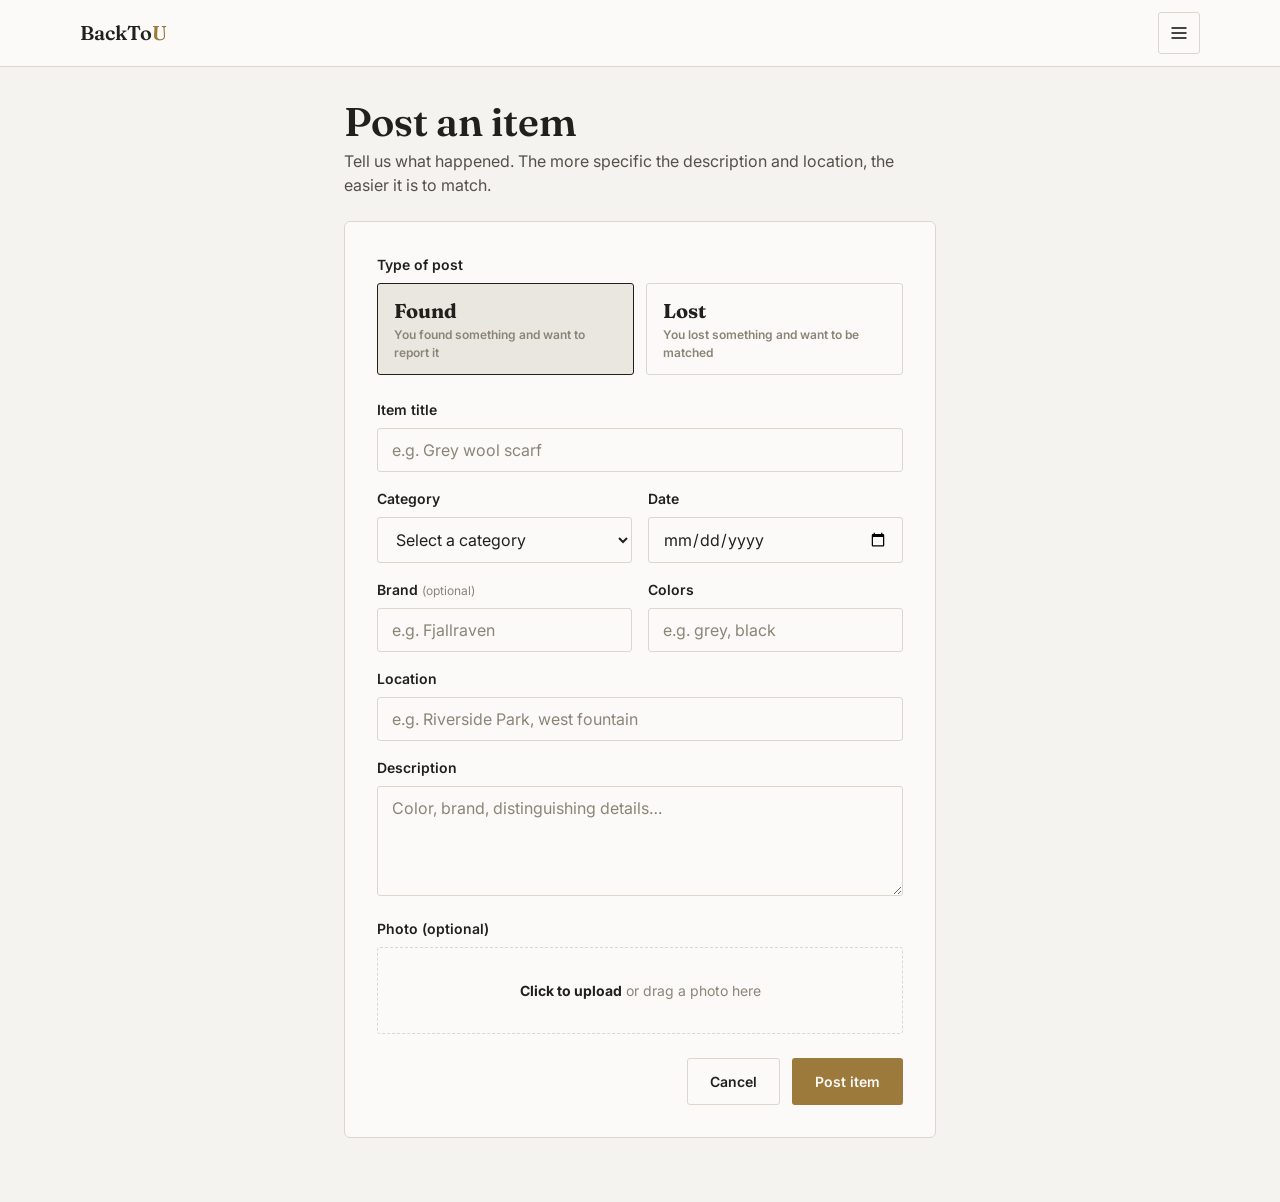
==== create-item.html @ 3f6dfd04 "Added empty files for exercises" ====
<!DOCTYPE html>
<html lang="en">
<head>
<meta charset="UTF-8">
<meta name="viewport" content="width=device-width, initial-scale=1.0">
<title>BackToU: Post an item</title>
<link rel="stylesheet" href="css/variables.css">
<link rel="stylesheet" href="css/base.css">
<link rel="stylesheet" href="css/components.css">
<link rel="stylesheet" href="css/app.css">
<link rel="stylesheet" href="css/forms.css">
</head>
<body>

<header class="app-header">
  <div class="container app-header-inner">
    <a href="main.html" class="brand">BackTo<span>U</span></a>
    <div class="header-spacer"></div>
    <button class="burger-btn" data-burger-open aria-label="Open menu" aria-expanded="false" aria-controls="nav-drawer">
      <svg width="20" height="20" viewBox="0 0 24 24" fill="none" stroke="currentColor" stroke-width="2"><line x1="3" y1="6" x2="21" y2="6"/><line x1="3" y1="12" x2="21" y2="12"/><line x1="3" y1="18" x2="21" y2="18"/></svg>
    </button>
  </div>
</header>

<div class="nav-scrim" data-nav-scrim></div>
<aside class="nav-drawer" id="nav-drawer" data-nav-drawer aria-label="Main menu">
  <div class="nav-drawer-head">
    <span class="brand">Menu</span>
    <button class="nav-close" data-burger-close aria-label="Close menu">
      <svg width="16" height="16" viewBox="0 0 24 24" fill="none" stroke="currentColor" stroke-width="2"><line x1="18" y1="6" x2="6" y2="18"/><line x1="6" y1="6" x2="18" y2="18"/></svg>
    </button>
  </div>
  <ul class="nav-links">
    <li><a href="main.html"><svg width="18" height="18" viewBox="0 0 24 24" fill="none" stroke="currentColor" stroke-width="2"><path d="M9 21V13a1 1 0 011-1h4a1 1 0 011 1v8"/><path d="M3 10l9-7 9 7"/></svg>Home</a></li>
    <li><a href="found-items.html"><svg width="18" height="18" viewBox="0 0 24 24" fill="none" stroke="currentColor" stroke-width="2"><path d="M20 7l-8-4-8 4 8 4 8-4z"/><path d="M4 7v10l8 4 8-4V7"/></svg>Found items</a></li>
    <li><a href="lost-items.html"><svg width="18" height="18" viewBox="0 0 24 24" fill="none" stroke="currentColor" stroke-width="2"><circle cx="11" cy="11" r="7"/><line x1="21" y1="21" x2="16.65" y2="16.65"/></svg>Lost items</a></li>
    <li><a href="create-item.html"><svg width="18" height="18" viewBox="0 0 24 24" fill="none" stroke="currentColor" stroke-width="2"><line x1="12" y1="5" x2="12" y2="19"/><line x1="5" y1="12" x2="19" y2="12"/></svg>Post a lost/found item</a></li>
    <li><a href="matches.html"><svg width="18" height="18" viewBox="0 0 24 24" fill="none" stroke="currentColor" stroke-width="2"><path d="M12 21s-7-4.35-9.5-8.5C1 9 2.5 5.5 6 5c2-.3 3.5.8 6 3.3C14.5 5.8 16 4.7 18 5c3.5.5 5 4 3.5 7.5C19 16.65 12 21 12 21z"/></svg>My matches</a></li>
  </ul>
  <div class="nav-foot">
    <div class="nav-user">
      <div class="nav-avatar" data-user-avatar>?</div>
      <div>
        <div class="nav-user-name" data-user-name>Signed in</div>
        <div class="nav-user-email" data-user-email></div>
      </div>
    </div>
    <button class="btn btn-ghost btn-block btn-sm" data-logout>Log out</button>
  </div>
</aside>

<main class="app-main">
  <div class="container form-shell">
    <div class="page-head">
      <div>
        <h1>Post an item</h1>
        <p>Tell us what happened. The more specific the description and location, the easier it is to match.</p>
      </div>
    </div>

    <div class="alert alert-success" data-form-success role="status">Posted! Redirecting…</div>

    <div class="form-card">
      <form id="create-form" novalidate>
        <div class="field">
          <label>Type of post</label>
          <div class="radio-row">
            <label class="radio-card">
              <input type="radio" name="type" value="found" checked>
              <div class="kind">Found</div>
              <div class="desc">You found something and want to report it</div>
            </label>
            <label class="radio-card">
              <input type="radio" name="type" value="lost">
              <div class="kind">Lost</div>
              <div class="desc">You lost something and want to be matched</div>
            </label>
          </div>
        </div>

        <div class="field" data-field="title">
          <label for="title">Item title</label>
          <input type="text" id="title" name="title" placeholder="e.g. Grey wool scarf" required>
          <p class="error">Enter a short title for the item.</p>
        </div>

        <div class="field-row">
          <div class="field" data-field="category">
            <label for="category">Category</label>
            <select id="category" name="category" required>
              <option value="">Select a category</option>
              <option>Bags</option>
              <option>Clothing</option>
              <option>Electronics</option>
              <option>Keys</option>
              <option>Jewelry</option>
              <option>Accessories</option>
              <option>Sports</option>
              <option>Documents</option>
              <option>Other</option>
            </select>
            <p class="error">Choose a category.</p>
          </div>
          <div class="field" data-field="date">
            <label for="date">Date</label>
            <input type="date" id="date" name="date" required>
            <p class="error">Choose the date it was lost or found.</p>
          </div>
        </div>

        <div class="field-row">
          <div class="field" data-field="brand">
            <label for="brand">Brand <span class="hint-inline">(optional)</span></label>
            <input type="text" id="brand" name="brand" placeholder="e.g. Fjallraven">
          </div>
          <div class="field" data-field="colors">
            <label for="colors">Colors</label>
            <input type="text" id="colors" name="colors" placeholder="e.g. grey, black" required>
            <p class="error">Enter at least one color.</p>
          </div>
        </div>

        <div class="field" data-field="location">
          <label for="location">Location</label>
          <input type="text" id="location" name="location" placeholder="e.g. Riverside Park, west fountain" required>
          <p class="error">Enter where it was lost or found.</p>
        </div>

        <div class="field" data-field="description">
          <label for="description">Description</label>
          <textarea id="description" name="description" placeholder="Color, brand, distinguishing details…" required></textarea>
          <p class="error">Add a short description.</p>
        </div>

        <div class="field">
          <label>Photo (optional)</label>
          <div class="photo-drop">
            <input type="file" id="photo" name="photo" accept="image/*">
            <span><strong>Click to upload</strong> or drag a photo here</span>
          </div>
          <p class="hint" id="photo-filename"></p>
        </div>

        <div class="alert alert-error" data-form-alert role="alert"></div>

        <div class="form-actions">
          <a href="main.html" class="btn btn-ghost">Cancel</a>
          <button type="submit" class="btn btn-accent">
            <span data-btn-label>Post item</span>
          </button>
        </div>
      </form>
    </div>
  </div>
</main>

<script src="js/utils.js"></script>
<script src="js/models.js"></script>
<script src="js/api.js"></script>
<script src="js/auth.js"></script>
<script src="js/nav.js"></script>
<script src="js/create-item.js"></script>
</body>
</html>
---- css/variables.css ----
/* =========================================================
   Design tokens
   Palette: warm stone neutrals + two muted status colors
   (rust for "lost", moss for "found"), brass as the single
   accent, echoing a physical claim-tag, not a generic brand.
   ========================================================= */
:root{
  /* Neutrals */
  --stone-0:   #FBFAF8;
  --stone-50:  #F5F3EF;
  --stone-100: #EAE7E0;
  --stone-200: #DBD7CC;
  --stone-300: #C2BCAC;
  --stone-500: #8B8577;
  --stone-700: #55504A;
  --stone-800: #38352F;
  --stone-900: #22201C;

  /* Status / accent */
  --brass:        #9C7A3C;
  --brass-ink:    #FBFAF8;
  --lost-rust:    #A24E3A;
  --lost-rust-bg: #F5E4DE;
  --found-moss:   #4C6656;
  --found-moss-bg:#E4EAE2;

  /* Semantic */
  --bg:          var(--stone-50);
  --surface:     var(--stone-0);
  --border:      var(--stone-200);
  --ink:         var(--stone-900);
  --ink-muted:   var(--stone-700);
  --ink-faint:   var(--stone-500);
  --focus-ring:  #2E5C4E;

  /* Type */
  --font-display: 'Fraunces', 'Iowan Old Style', serif;
  --font-body: 'Inter', -apple-system, BlinkMacSystemFont, 'Segoe UI', sans-serif;
  --font-tag: 'IBM Plex Mono', ui-monospace, SFMono-Regular, monospace;

  /* Scale */
  --step-xs: 0.75rem;
  --step-sm: 0.875rem;
  --step-base: 1rem;
  --step-md: 1.25rem;
  --step-lg: 1.75rem;
  --step-xl: 2.5rem;
  --step-2xl: 3.5rem;

  /* Space */
  --space-1: 4px;
  --space-2: 8px;
  --space-3: 12px;
  --space-4: 16px;
  --space-5: 24px;
  --space-6: 32px;
  --space-7: 48px;
  --space-8: 64px;

  /* Shape */
  --radius-sm: 3px;
  --radius-md: 6px;
  --radius-tag: 10px;
  --border-w: 1px;

  --content-width: 1120px;
}
---- css/base.css ----
@import url('https://fonts.googleapis.com/css2?family=Fraunces:opsz,wght@9..144,400;9..144,500;9..144,600&family=Inter:wght@400;500;600;700&family=IBM+Plex+Mono:wght@500&display=swap');

*, *::before, *::after{ box-sizing: border-box; }

html{ color-scheme: light; }

body{
  margin: 0;
  background: var(--bg);
  color: var(--ink);
  font-family: var(--font-body);
  font-size: var(--step-base);
  line-height: 1.5;
  -webkit-font-smoothing: antialiased;
}

img{ max-width: 100%; display: block; }

a{ color: inherit; text-decoration: none; }

h1,h2,h3,h4{
  font-family: var(--font-display);
  font-weight: 600;
  line-height: 1.15;
  margin: 0 0 var(--space-3);
  color: var(--ink);
}

h1{ font-size: var(--step-2xl); }
h2{ font-size: var(--step-xl); }
h3{ font-size: var(--step-lg); }

p{ margin: 0 0 var(--space-4); color: var(--ink-muted); max-width: 62ch; }

ul{ margin: 0; padding: 0; list-style: none; }

button, input, textarea, select{ font-family: inherit; font-size: inherit; color: inherit; }

button{ cursor: pointer; }

/* Visible keyboard focus everywhere */
:focus-visible{
  outline: 2px solid var(--focus-ring);
  outline-offset: 2px;
}

.container{
  max-width: var(--content-width);
  margin: 0 auto;
  padding: 0 var(--space-5);
}

.visually-hidden{
  position: absolute;
  width: 1px; height: 1px;
  overflow: hidden;
  clip: rect(0,0,0,0);
  white-space: nowrap;
}

@media (prefers-reduced-motion: reduce){
  *{ animation-duration: 0.001ms !important; transition-duration: 0.001ms !important; }
}
---- css/components.css ----
/* ---------- Buttons ---------- */
.btn{
  display: inline-flex;
  align-items: center;
  justify-content: center;
  gap: var(--space-2);
  padding: 12px 22px;
  border-radius: var(--radius-sm);
  border: var(--border-w) solid transparent;
  font-weight: 600;
  font-size: var(--step-sm);
  transition: background-color .15s ease, border-color .15s ease, color .15s ease;
}

.btn-primary{
  background: var(--ink);
  color: var(--stone-0);
}
.btn-primary:hover{ background: var(--stone-800); }

.btn-accent{
  background: var(--brass);
  color: var(--brass-ink);
}
.btn-accent:hover{ background: #876a34; }

.btn-ghost{
  background: transparent;
  border-color: var(--border);
  color: var(--ink);
}
.btn-ghost:hover{ border-color: var(--stone-500); }

.btn-danger{
  background: var(--lost-rust);
  color: var(--stone-0);
}
.btn-danger:hover{ background: #8a3f2e; }

.btn-block{ width: 100%; }

.btn-sm{ padding: 8px 14px; font-size: var(--step-xs); }

/* ---------- Form fields ---------- */
.field{ margin-bottom: var(--space-4); }

.field label{
  display: block;
  font-size: var(--step-sm);
  font-weight: 600;
  margin-bottom: var(--space-2);
  color: var(--ink);
}

.field .hint{
  font-size: var(--step-xs);
  color: var(--ink-faint);
  margin-top: var(--space-1);
}

.field .error{
  font-size: var(--step-xs);
  color: var(--lost-rust);
  margin-top: var(--space-1);
  display: none;
}

.field.has-error .error{ display: block; }
.field.has-error input,
.field.has-error textarea{ border-color: var(--lost-rust); }

input[type="text"],
input[type="email"],
input[type="password"],
input[type="date"],
input[type="search"],
textarea,
select{
  width: 100%;
  padding: 11px 14px;
  background: var(--surface);
  border: var(--border-w) solid var(--border);
  border-radius: var(--radius-sm);
  color: var(--ink);
}

textarea{ resize: vertical; min-height: 110px; }

input::placeholder, textarea::placeholder{ color: var(--ink-faint); }

.radio-row{ display: flex; gap: var(--space-3); }

.radio-card{
  flex: 1;
  border: var(--border-w) solid var(--border);
  border-radius: var(--radius-sm);
  padding: var(--space-3) var(--space-4);
  cursor: pointer;
  position: relative;
}
.radio-card input{ position: absolute; opacity: 0; inset: 0; width: 100%; height: 100%; margin: 0; cursor: pointer; }
.radio-card .kind{ font-weight: 700; font-family: var(--font-display); font-size: var(--step-md); }
.radio-card .desc{ font-size: var(--step-xs); color: var(--ink-faint); }
.radio-card:has(input:checked){
  border-color: var(--ink);
  background: var(--stone-100);
}

/* ---------- Search bar ---------- */
.search-bar{
  display: flex;
  align-items: center;
  gap: var(--space-3);
  background: var(--surface);
  border: var(--border-w) solid var(--border);
  border-radius: var(--radius-md);
  padding: 6px 6px 6px 16px;
}
.search-bar svg{ flex: none; color: var(--ink-faint); }
.search-bar input{ border: none; padding: 10px 0; background: transparent; }
.search-bar input:focus-visible{ outline: none; }
.search-bar .btn{ flex: none; }

/* ---------- Badges ---------- */
.badge{
  display: inline-flex;
  align-items: center;
  gap: 6px;
  font-family: var(--font-tag);
  font-size: var(--step-xs);
  padding: 4px 10px;
  border-radius: 999px;
  white-space: nowrap;
}
.badge::before{ content:""; width: 6px; height: 6px; border-radius: 50%; background: currentColor; }
.badge-found{ background: var(--found-moss-bg); color: var(--found-moss); }
.badge-lost{ background: var(--lost-rust-bg); color: var(--lost-rust); }

/* ---------- Claim-tag card ---------- */
.tag-card{
  display: block;
  background: var(--surface);
  border: var(--border-w) solid var(--border);
  border-radius: var(--radius-tag);
  padding: var(--space-4);
  position: relative;
  transition: border-color .15s ease, transform .15s ease;
}
.tag-card:hover{ border-color: var(--stone-500); transform: translateY(-2px); }

.tag-card .tag-hole{
  position: absolute;
  top: var(--space-4);
  right: var(--space-4);
  width: 16px; height: 16px;
  border-radius: 50%;
  border: 2px solid var(--border);
  background: var(--bg);
}

.tag-card .tag-thumb{
  width: 100%;
  aspect-ratio: 4/3;
  border-radius: var(--radius-sm);
  background: var(--stone-100);
  margin-bottom: var(--space-3);
  display: flex;
  align-items: center;
  justify-content: center;
  color: var(--stone-300);
  overflow: hidden;
}
.tag-card .tag-thumb img{ width: 100%; height: 100%; object-fit: cover; }

.tag-card .tag-id{
  font-family: var(--font-tag);
  font-size: var(--step-xs);
  color: var(--ink-faint);
  margin-bottom: var(--space-1);
}

.tag-card h3{ font-size: var(--step-md); margin-bottom: 2px; padding-right: 24px; }

.tag-card .tag-meta{
  font-size: var(--step-xs);
  color: var(--ink-faint);
  margin-top: var(--space-2);
  display: flex;
  gap: var(--space-2);
  align-items: center;
}

.tag-card .tag-perf{
  border-top: 1px dashed var(--border);
  margin: var(--space-3) 0;
}

.card-grid{
  display: grid;
  grid-template-columns: repeat(auto-fill, minmax(240px, 1fr));
  gap: var(--space-5);
}

/* ---------- Empty state ---------- */
.empty-state{
  text-align: center;
  padding: var(--space-8) var(--space-4);
  border: 1px dashed var(--border);
  border-radius: var(--radius-md);
  color: var(--ink-muted);
}
.empty-state h3{ margin-bottom: var(--space-2); }

/* ---------- Alert / banner ---------- */
.alert{
  padding: var(--space-3) var(--space-4);
  border-radius: var(--radius-sm);
  font-size: var(--step-sm);
  margin-bottom: var(--space-4);
  border: 1px solid transparent;
  display: none;
}
.alert.is-visible{ display: block; }
.alert-error{ background: var(--lost-rust-bg); color: var(--lost-rust); border-color: #e3c3b7; }
.alert-success{ background: var(--found-moss-bg); color: var(--found-moss); border-color: #c7d5c1; }

/* ---------- App header + burger nav (authenticated pages) ---------- */
.app-header{
  border-bottom: var(--border-w) solid var(--border);
  background: var(--surface);
  position: sticky;
  top: 0;
  z-index: 40;
}
.app-header-inner{
  display: flex;
  align-items: center;
  gap: var(--space-5);
  padding: var(--space-3) 0;
}
.brand{
  font-family: var(--font-display);
  font-weight: 600;
  font-size: var(--step-md);
  flex: none;
}
.brand span{ color: var(--brass); }

.app-header .search-bar{ flex: 1; max-width: 480px; }

.header-spacer{ flex: 1; }

.burger-btn{
  flex: none;
  width: 42px; height: 42px;
  border-radius: var(--radius-sm);
  border: var(--border-w) solid var(--border);
  background: var(--surface);
  display: flex;
  align-items: center;
  justify-content: center;
}
.burger-btn:hover{ border-color: var(--stone-500); }
.burger-btn svg{ pointer-events: none; }

.nav-scrim{
  position: fixed; inset: 0;
  background: rgba(34,32,28,0.35);
  opacity: 0;
  pointer-events: none;
  transition: opacity .2s ease;
  z-index: 45;
}
.nav-scrim.is-open{ opacity: 1; pointer-events: auto; }

.nav-drawer{
  position: fixed;
  top: 0; right: 0;
  height: 100%;
  width: min(320px, 86vw);
  background: var(--surface);
  border-left: var(--border-w) solid var(--border);
  transform: translateX(100%);
  transition: transform .25s ease;
  z-index: 50;
  display: flex;
  flex-direction: column;
  padding: var(--space-5);
}
.nav-drawer.is-open{ transform: translateX(0); }

.nav-drawer-head{
  display: flex;
  align-items: center;
  justify-content: space-between;
  margin-bottom: var(--space-6);
}
.nav-close{
  width: 36px; height: 36px;
  border-radius: var(--radius-sm);
  border: var(--border-w) solid var(--border);
  background: transparent;
  display: flex; align-items: center; justify-content: center;
}

.nav-links li + li{ margin-top: var(--space-1); }
.nav-links a{
  display: flex;
  align-items: center;
  gap: var(--space-3);
  padding: var(--space-3);
  border-radius: var(--radius-sm);
  font-weight: 600;
  color: var(--ink-muted);
}
.nav-links a:hover, .nav-links a.is-active{
  background: var(--stone-100);
  color: var(--ink);
}
.nav-links svg{ flex: none; color: var(--ink-faint); }

.nav-foot{
  margin-top: auto;
  border-top: var(--border-w) solid var(--border);
  padding-top: var(--space-4);
}
.nav-user{
  display: flex; align-items: center; gap: var(--space-3);
  margin-bottom: var(--space-3);
}
.nav-avatar{
  width: 36px; height: 36px; border-radius: 50%;
  background: var(--stone-100);
  display: flex; align-items: center; justify-content: center;
  font-family: var(--font-tag); font-size: var(--step-xs);
  color: var(--ink-muted);
}
.nav-user-name{ font-weight: 600; font-size: var(--step-sm); }
.nav-user-email{ font-size: var(--step-xs); color: var(--ink-faint); }

.nav-guest-copy{
  font-size: var(--step-sm);
  color: var(--ink-muted);
  margin: 0 0 var(--space-3);
}
.nav-guest-actions{
  display: flex;
  flex-direction: column;
  gap: var(--space-2);
}

/* ---------- Filter chips ---------- */
.chip-row{ display: flex; gap: var(--space-2); flex-wrap: wrap; }
.chip{
  padding: 7px 14px;
  border-radius: 999px;
  border: var(--border-w) solid var(--border);
  font-size: var(--step-xs);
  font-weight: 600;
  color: var(--ink-muted);
  background: var(--surface);
}
.chip.is-active{ background: var(--ink); color: var(--stone-0); border-color: var(--ink); }

@media (max-width: 640px){
  .app-header .search-bar{ display: none; }
  .app-header.has-mobile-search .search-bar-mobile{ display: flex; }
}
---- css/app.css ----
.app-main{ padding: var(--space-6) 0 var(--space-8); }

.page-head{
  display: flex;
  align-items: flex-end;
  justify-content: space-between;
  gap: var(--space-4);
  margin-bottom: var(--space-5);
  flex-wrap: wrap;
}
.page-head h1{ font-size: var(--step-xl); margin-bottom: var(--space-1); }
.page-head p{ margin: 0; }

.section-toolbar{
  display: flex;
  align-items: center;
  justify-content: space-between;
  gap: var(--space-4);
  margin-bottom: var(--space-5);
  flex-wrap: wrap;
}

.mobile-search{ display: none; margin-bottom: var(--space-5); }

.results-count{
  font-family: var(--font-tag);
  font-size: var(--step-xs);
  color: var(--ink-faint);
  margin-bottom: var(--space-4);
}

@media (max-width: 640px){
  .mobile-search{ display: block; }
}
---- css/forms.css ----
.form-shell{
  max-width: 640px;
}

.hint-inline{
  font-weight: 400;
  color: var(--ink-faint);
  font-size: var(--step-xs);
}

.form-card{
  background: var(--surface);
  border: 1px solid var(--border);
  border-radius: var(--radius-md);
  padding: var(--space-6);
}

.field-row{
  display: grid;
  grid-template-columns: 1fr 1fr;
  gap: var(--space-4);
}

.photo-drop{
  border: 1px dashed var(--border);
  border-radius: var(--radius-sm);
  padding: var(--space-6);
  text-align: center;
  color: var(--ink-faint);
  font-size: var(--step-sm);
  cursor: pointer;
  position: relative;
}
.photo-drop input{
  position: absolute; inset: 0; opacity: 0; cursor: pointer;
}
.photo-drop strong{ color: var(--ink); }

.form-actions{
  display: flex;
  justify-content: flex-end;
  gap: var(--space-3);
  margin-top: var(--space-5);
}

@media (max-width: 560px){
  .field-row{ grid-template-columns: 1fr; }
}
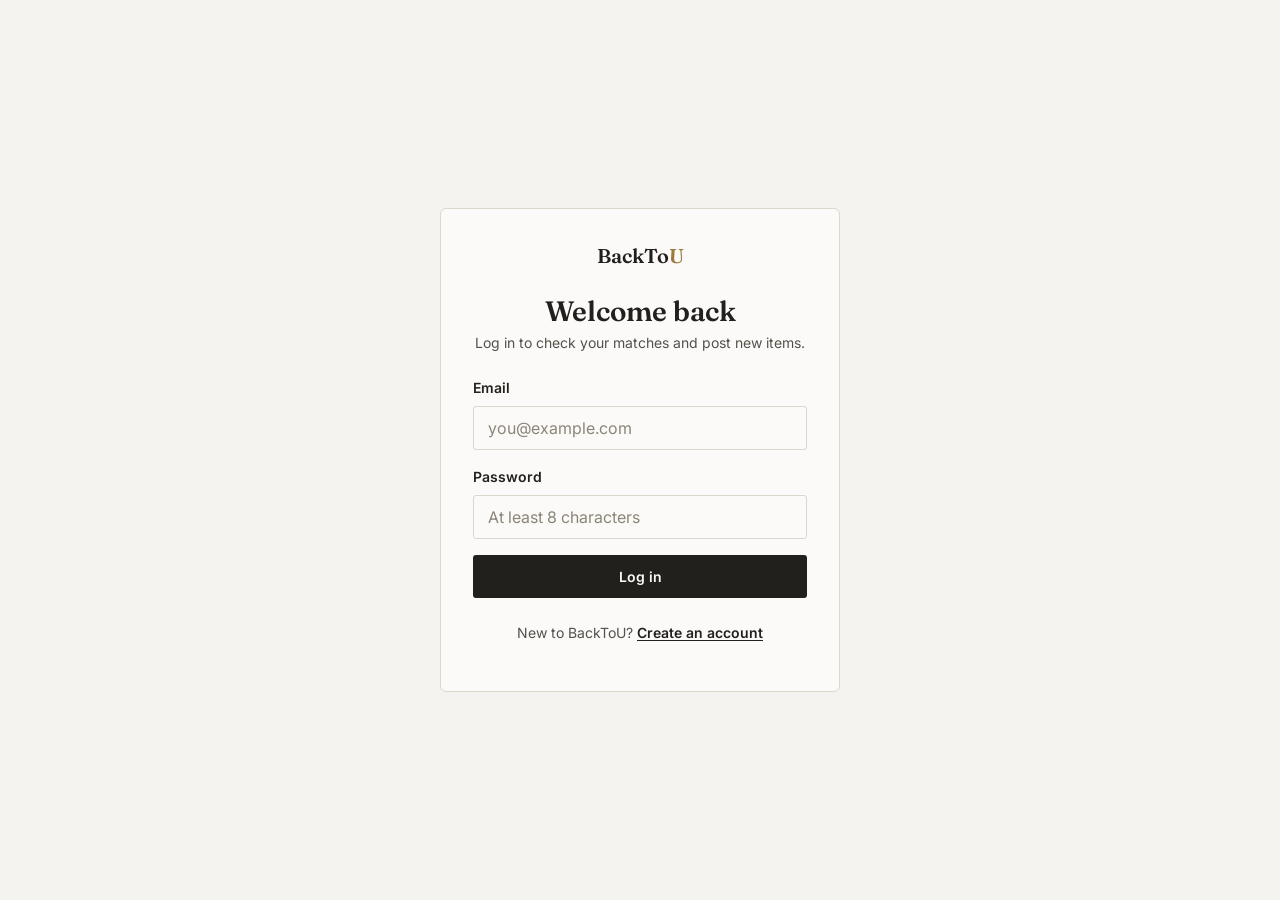
==== commit eb57c407: "Complete create item form validation and submission Align optional fields with MVP requirements, imp" ====
--- a/create-item.html
+++ b/create-item.html
@@ -111,12 +111,12 @@
         <div class="field-row">
           <div class="field" data-field="brand">
             <label for="brand">Brand <span class="hint-inline">(optional)</span></label>
-            <input type="text" id="brand" name="brand" placeholder="e.g. Fjallraven">
+            <input type="text" id="brand" name="brand" maxlength="100" placeholder="e.g. Fjallraven">
           </div>
           <div class="field" data-field="colors">
             <label for="colors">Colors</label>
             <input type="text" id="colors" name="colors" placeholder="e.g. grey, black" required>
-            <p class="error">Enter at least one color.</p>
+            <p class="error">Enter at least one color. Each color must be 20 characters or fewer.</p>
           </div>
         </div>
 
@@ -127,18 +127,17 @@
         </div>
 
         <div class="field" data-field="description">
-          <label for="description">Description</label>
-          <textarea id="description" name="description" placeholder="Color, brand, distinguishing details…" required></textarea>
-          <p class="error">Add a short description.</p>
+          <label for="description">Description <span class="hint-inline">(optional)</span></label>
+          <textarea id="description" name="description" maxlength="2000" placeholder="Distinguishing details…"></textarea>
+          <p class="error">Description must be 2,000 characters or fewer.</p>
         </div>
 
+        <!-- TODO(post-MVP): Implement photo upload after backend support is added. -->
         <div class="field">
-          <label>Photo (optional)</label>
-          <div class="photo-drop">
-            <input type="file" id="photo" name="photo" accept="image/*">
-            <span><strong>Click to upload</strong> or drag a photo here</span>
+          <label>Photo <span class="hint-inline">(coming soon)</span></label>
+          <div class="photo-drop is-disabled" aria-disabled="true">
+            <span>Photo upload will be available after MVP</span>
           </div>
-          <p class="hint" id="photo-filename"></p>
         </div>
 
         <div class="alert alert-error" data-form-alert role="alert"></div>
--- a/css/forms.css
+++ b/css/forms.css
@@ -36,6 +36,11 @@
 }
 .photo-drop strong{ color: var(--ink); }
 
+.photo-drop.is-disabled{
+  opacity: 0.6;
+  cursor: not-allowed;
+}
+
 .form-actions{
   display: flex;
   justify-content: flex-end;
